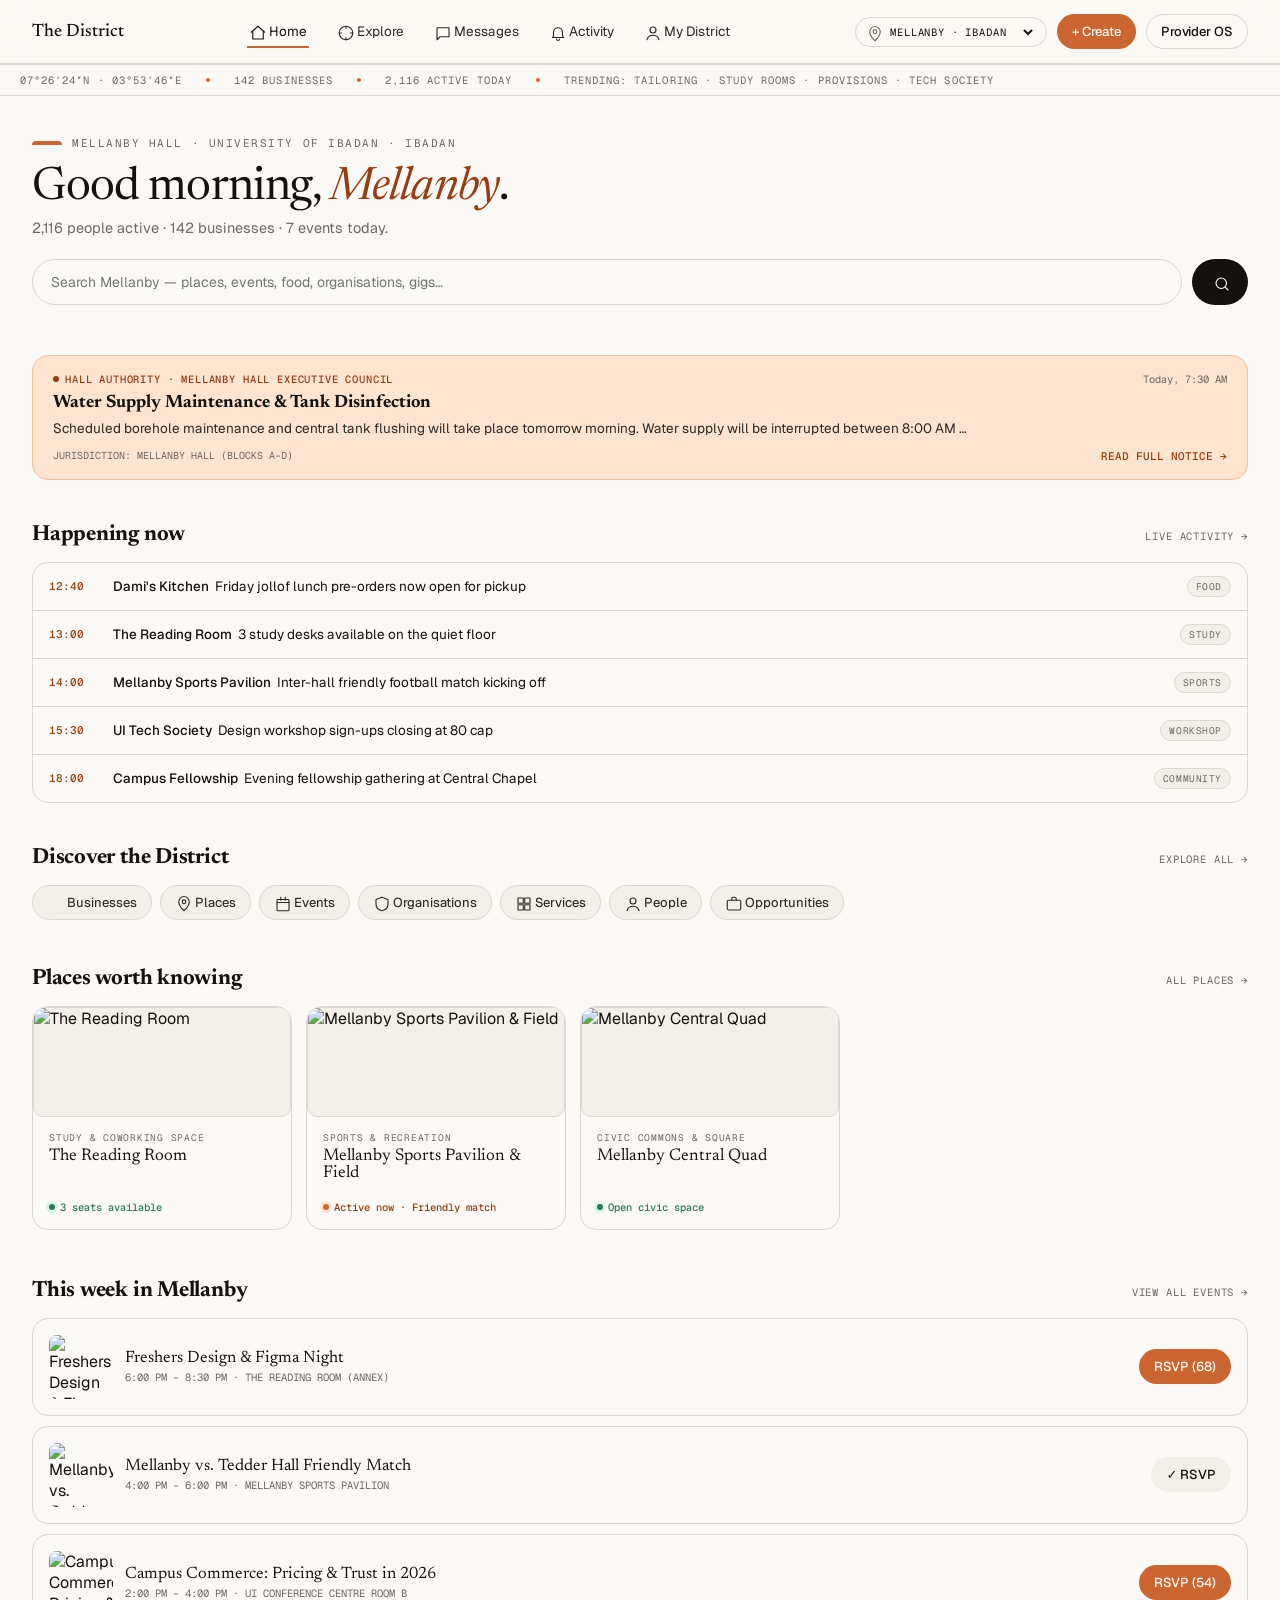
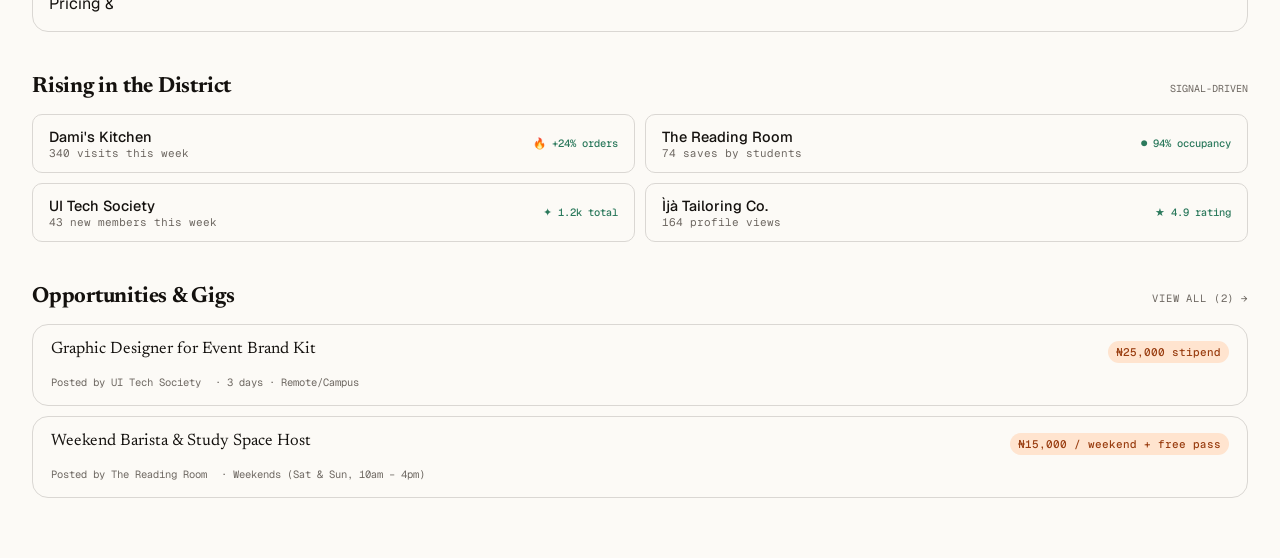
==== index.html @ 5e58f65e "Initial commit - The District Prototype" ====
<!doctype html>
<html lang="en">
<head>
<meta charset="utf-8" />
<meta name="viewport" content="width=device-width, initial-scale=1, viewport-fit=cover" />
<meta name="theme-color" content="#FBFAF6" />
<meta name="mobile-web-app-capable" content="yes" />
<meta name="apple-mobile-web-app-capable" content="yes" />
<meta name="apple-mobile-web-app-status-bar-style" content="default" />
<meta name="apple-mobile-web-app-title" content="The District" />
<meta name="format-detection" content="telephone=no" />
<title>THE DISTRICT — Prototype</title>
<link rel="stylesheet" href="assets/district.css" />
<link rel="stylesheet" href="app/app.css" />
</head>
<body>

<div id="app"></div>
<div id="sheet-host"></div>
<div id="toast-host"></div>

<script src="assets/icons.js"></script>
<script src="app/data.js"></script>
<script src="app/router.js"></script>
<script src="app/screens/home.js"></script>
<script src="app/screens/explore.js"></script>
<script src="app/screens/provider.js"></script>
<script src="app/screens/activity.js"></script>
<script src="app/screens/messages.js"></script>
<script src="app/screens/profile.js"></script>
<script src="app/screens/dashboard.js"></script>
<script src="app/screens/search.js"></script>
<script src="app/screens/service.js"></script>
<script src="app/screens/onboarding.js"></script>
<script src="app/screens/checkout.js"></script>
<script src="app/screens/verification.js"></script>
<script src="app/screens/settings.js"></script>
<script src="app/screens/entity.js"></script>

</body>
</html>
---- assets/district.css ----
/* ==========================================================================
   THE DISTRICT — Design System
   "Ink & Ember" · Modern Civic × Editorial × Premium Neutral
   ========================================================================== */

@import url('https://fonts.googleapis.com/css2?family=Newsreader:ital,opsz,wght@0,6..72,300;0,6..72,400;0,6..72,500;0,6..72,600;1,6..72,400&family=Geist:wght@300;400;500;600;700&family=Geist+Mono:wght@400;500&display=swap');

:root {
  /* Palette — Ink & Ember */
  --ink:        oklch(0.18 0.008 60);
  --ink-soft:   oklch(0.28 0.010 60);
  --stone:      oklch(0.52 0.012 65);
  --stone-soft: oklch(0.68 0.010 70);
  --fog:        oklch(0.88 0.006 75);
  --fog-soft:   oklch(0.93 0.005 75);
  --vellum:     oklch(0.955 0.008 78);
  --paper:      oklch(0.985 0.006 82);

  --ember:      oklch(0.62 0.145 45);   /* primary — terracotta */
  --ember-deep: oklch(0.48 0.135 42);
  --ember-soft: oklch(0.94 0.045 55);
  --ember-line: oklch(0.85 0.075 50);

  --signal:     oklch(0.52 0.09 165);   /* verified */
  --signal-soft: oklch(0.94 0.035 165);
  --alert:      oklch(0.58 0.16 30);
  --gold:       oklch(0.72 0.11 85);    /* status/founding */

  /* Type */
  --font-serif: 'Newsreader', 'Iowan Old Style', 'Georgia', serif;
  --font-sans:  'Geist', ui-sans-serif, system-ui, -apple-system, 'Segoe UI', sans-serif;
  --font-mono:  'Geist Mono', ui-monospace, 'SFMono-Regular', Menlo, monospace;

  /* Space */
  --r-sm: 6px; --r-md: 10px; --r-lg: 16px; --r-xl: 24px; --r-2xl: 32px;
  --shadow-1: 0 1px 2px rgba(30,20,10,.04), 0 1px 0 rgba(30,20,10,.02);
  --shadow-2: 0 6px 24px -8px rgba(30,20,10,.12), 0 2px 6px -2px rgba(30,20,10,.06);
  --shadow-3: 0 24px 60px -20px rgba(30,20,10,.24), 0 8px 20px -8px rgba(30,20,10,.10);
}

[data-theme="dark"] {
  --ink:        oklch(0.96 0.006 80);
  --ink-soft:   oklch(0.85 0.010 75);
  --stone:      oklch(0.65 0.012 70);
  --stone-soft: oklch(0.48 0.010 70);
  --fog:        oklch(0.28 0.010 60);
  --fog-soft:   oklch(0.22 0.010 60);
  --vellum:     oklch(0.16 0.010 55);
  --paper:      oklch(0.12 0.008 55);
  --ember:      oklch(0.72 0.145 45);
  --ember-deep: oklch(0.62 0.135 42);
  --ember-soft: oklch(0.30 0.070 45);
  --ember-line: oklch(0.42 0.100 45);
}

* { box-sizing: border-box; }
html, body { margin: 0; padding: 0; }
body {
  font-family: var(--font-sans);
  color: var(--ink);
  background: var(--paper);
  -webkit-font-smoothing: antialiased;
  text-rendering: optimizeLegibility;
  font-feature-settings: "ss01", "cv11";
}

/* Typography scale */
.d-display  { font-family: var(--font-serif); font-weight: 400; letter-spacing: -0.025em; line-height: 0.98; }
.d-headline { font-family: var(--font-serif); font-weight: 400; letter-spacing: -0.02em; line-height: 1.02; }
.d-title    { font-family: var(--font-sans);  font-weight: 500; letter-spacing: -0.015em; line-height: 1.15; }
.d-body     { font-family: var(--font-sans);  font-weight: 400; line-height: 1.55; }
.d-meta     { font-family: var(--font-mono);  font-weight: 400; text-transform: uppercase; letter-spacing: 0.08em; font-size: 11px; color: var(--stone); }
.d-coord    { font-family: var(--font-mono);  font-weight: 400; font-size: 10.5px; letter-spacing: 0.02em; color: var(--stone-soft); }
.d-italic   { font-style: italic; }

/* Editorial figures */
.d-figure {
  background: var(--vellum);
  border: 1px solid var(--fog);
  border-radius: var(--r-md);
  position: relative;
  overflow: hidden;
}
.d-figure img { width:100%; height:100%; object-fit: cover; display:block; }

/* Placeholder tile with cartographic label */
.d-placeholder {
  background:
    repeating-linear-gradient(135deg,
      transparent 0 8px,
      color-mix(in oklch, var(--ember-soft) 45%, transparent) 8px 9px);
  background-color: var(--vellum);
  color: var(--stone);
  position: relative;
  overflow: hidden;
}
.d-placeholder::before {
  content: attr(data-label);
  position: absolute;
  inset: auto 10px 8px 10px;
  font-family: var(--font-mono);
  font-size: 10px;
  letter-spacing: 0.08em;
  text-transform: uppercase;
  color: var(--stone);
  z-index: 2;
}
.d-placeholder::after {
  content: attr(data-coord);
  position: absolute;
  top: 8px; right: 10px;
  font-family: var(--font-mono);
  font-size: 9.5px;
  color: var(--stone-soft);
  letter-spacing: 0.02em;
}

/* Corner registration marks — cartographic flourish */
.d-corner-marks::before, .d-corner-marks::after,
.d-corner-marks > .cm-tl::before, .d-corner-marks > .cm-tl::after {
  content: ""; position: absolute; width: 10px; height: 10px;
  border-color: var(--ink); border-style: solid; border-width: 0;
  pointer-events: none;
}
.d-corner-marks { position: relative; }
.d-corner-marks::before { top: 0; left: 0; border-top-width: 1px; border-left-width: 1px; }
.d-corner-marks::after  { bottom: 0; right: 0; border-bottom-width: 1px; border-right-width: 1px; }

/* Trust spine — four vertical marks that fill as verified */
.d-trust-spine {
  display: inline-flex;
  gap: 3px;
  align-items: flex-end;
  height: 14px;
  padding: 2px 4px;
  vertical-align: middle;
}
.d-trust-spine i {
  width: 3px; height: 100%;
  background: var(--fog);
  display: block;
  border-radius: 1px;
}
.d-trust-spine i.on { background: var(--signal); }
.d-trust-spine.warm i.on { background: var(--ember); }

/* District ring — nested locality indicator */
.d-ring {
  display: inline-flex;
  gap: 6px;
  align-items: center;
  font-family: var(--font-mono);
  font-size: 10.5px;
  letter-spacing: 0.06em;
  text-transform: uppercase;
  color: var(--stone);
}
.d-ring b {
  color: var(--ink);
  font-weight: 500;
}
.d-ring .sep {
  opacity: 0.4;
}

/* Buttons */
.btn {
  display: inline-flex;
  align-items: center;
  justify-content: center;
  gap: 8px;
  padding: 12px 20px;
  border-radius: 999px;
  border: 1px solid transparent;
  font-family: var(--font-sans);
  font-weight: 500;
  font-size: 14px;
  letter-spacing: -0.005em;
  cursor: pointer;
  transition: transform .18s cubic-bezier(.2,.7,.3,1), background .18s, color .18s, border-color .18s;
  text-decoration: none;
  white-space: nowrap;
}
.btn:active { transform: translateY(1px); }
.btn-primary { background: var(--ink); color: var(--paper); }
.btn-primary:hover { background: var(--ember-deep); }
.btn-ember { background: var(--ember); color: var(--paper); }
.btn-ember:hover { background: var(--ember-deep); }
.btn-ghost { background: transparent; color: var(--ink); border-color: var(--fog); }
.btn-ghost:hover { border-color: var(--ink); }
.btn-quiet { background: var(--vellum); color: var(--ink); }
.btn-quiet:hover { background: var(--fog-soft); }
.btn-sm { padding: 8px 14px; font-size: 13px; }
.btn-lg { padding: 16px 28px; font-size: 15px; }

/* Chip */
.chip {
  display: inline-flex;
  align-items: center;
  gap: 6px;
  padding: 5px 10px;
  border-radius: 999px;
  background: var(--vellum);
  border: 1px solid var(--fog);
  font-family: var(--font-sans);
  font-size: 12px;
  color: var(--ink-soft);
  white-space: nowrap;
}
.chip.on { background: var(--ink); color: var(--paper); border-color: var(--ink); }
.chip.ember { background: var(--ember-soft); color: var(--ember-deep); border-color: var(--ember-line); }

/* Ember accent underline (editorial) */
.ember-underline {
  background: linear-gradient(transparent 60%, var(--ember-soft) 60%);
  padding: 0 2px;
}

/* Rule / divider */
.rule { height: 1px; background: var(--fog); border: 0; margin: 0; }
.rule-dot { height: 1px; background-image: radial-gradient(var(--stone-soft) 1px, transparent 1px); background-size: 6px 1px; border: 0; margin: 0; }

/* Cards */
.card {
  background: var(--paper);
  border: 1px solid var(--fog);
  border-radius: var(--r-lg);
  overflow: hidden;
  transition: border-color .2s, transform .2s;
}
.card:hover { border-color: var(--stone-soft); }

/* Verify dot */
.verify-dot {
  display: inline-block;
  width: 6px; height: 6px;
  background: var(--signal);
  border-radius: 50%;
  vertical-align: middle;
  margin-right: 4px;
}

/* Marquee-style locality strip (cartographic marginalia) */
.locality-strip {
  display: flex;
  gap: 24px;
  align-items: center;
  padding: 8px 20px;
  border-top: 1px solid var(--fog);
  border-bottom: 1px solid var(--fog);
  font-family: var(--font-mono);
  font-size: 10.5px;
  letter-spacing: 0.1em;
  text-transform: uppercase;
  color: var(--stone);
  background: var(--paper);
}
.locality-strip .dot { width: 4px; height: 4px; background: var(--ember); border-radius: 50%; display: inline-block; }

/* Utility */
.container { max-width: 1280px; margin: 0 auto; padding: 0 32px; }
.container-wide { max-width: 1440px; margin: 0 auto; padding: 0 32px; }
.container-tight { max-width: 960px; margin: 0 auto; padding: 0 32px; }
.stack > * + * { margin-top: var(--gap, 12px); }
.row { display: flex; gap: var(--gap, 12px); align-items: center; }
.col { display: flex; flex-direction: column; gap: var(--gap, 12px); }
.grow { flex: 1; }
.sr-only { position: absolute; left: -9999px; }

/* SVG icon defaults */
.icon { width: 18px; height: 18px; stroke: currentColor; fill: none; stroke-width: 1.5; stroke-linecap: round; stroke-linejoin: round; flex: none; }
.icon-sm { width: 14px; height: 14px; }
.icon-lg { width: 22px; height: 22px; }
---- app/app.css ----
/* THE DISTRICT — prototype app chrome & screens
   Built entirely on district.css tokens. No new palette, no new type scale. */

html, body { background: var(--paper); overscroll-behavior-y: none; }
html { -webkit-text-size-adjust: 100%; }
body { -webkit-tap-highlight-color: transparent; }
#app { max-width: 1440px; margin: 0 auto; min-height: 100vh; position: relative; }
a, button, .chip, .btn { touch-action: manipulation; }
input, select, textarea { font-size: 16px; } /* prevents iOS Safari auto-zoom on focus */

/* keyboard focus — invisible for mouse/touch, clear for keyboard nav */
a:focus-visible, button:focus-visible, input:focus-visible, select:focus-visible,
.chip:focus-visible, .btn:focus-visible, [tabindex]:focus-visible {
  outline: 2px solid var(--ember);
  outline-offset: 2px;
  border-radius: 4px;
}

.icon-wrap { display: inline-flex; }
.icon-wrap .icon { color: currentColor; }

/* ---------- top strip / nav ---------- */
.app-top-strip {
  position: sticky; top: 0; z-index: 50;
  display: flex; align-items: center; justify-content: space-between;
  padding: calc(14px + env(safe-area-inset-top)) 32px 14px;
  background: color-mix(in oklch, var(--paper) 90%, transparent);
  backdrop-filter: saturate(1.2) blur(12px);
  border-bottom: 1px solid var(--fog);
}
@media (max-width: 1023px) {
  .app-top-strip {
    padding: calc(12px + env(safe-area-inset-top)) 16px 12px;
  }
}
.app-top-strip .brand { font-family: var(--font-serif); font-weight: 500; font-size: 18px; color: var(--ink); text-decoration: none; }

/* Top menu navigation links (Desktop only) */
.app-nav-links {
  display: none;
  gap: 26px;
}
.app-nav-links a { display: flex; align-items: center; gap: 6px; color: var(--ink-soft); text-decoration: none; font-size: 13.5px; font-family: var(--font-sans); padding: 6px 2px; border-bottom: 2px solid transparent; }
.app-nav-links a.active { color: var(--ink); border-bottom-color: var(--ember); }
.app-nav-links a:hover { color: var(--ember-deep); }

.district-switcher-wrap { display: inline-flex; align-items: center; gap: 6px; border: 1px solid var(--fog); border-radius: 999px; padding: 6px 10px; color: var(--stone); }
.district-switcher { border: none; background: transparent; font-family: var(--font-mono); font-size: 10.5px; text-transform: uppercase; letter-spacing: .08em; color: var(--ink); }
.district-switcher:focus { outline: none; }

/* ---------- bottom nav (Mobile & Tablet only) ---------- */
.app-bottom-nav {
  position: fixed; bottom: 0; left: 0; right: 0; z-index: 50;
  display: flex; justify-content: space-around;
  background: color-mix(in oklch, var(--paper) 96%, transparent);
  backdrop-filter: blur(10px);
  border-top: 1px solid var(--fog);
  padding: 8px 6px calc(8px + env(safe-area-inset-bottom));
}
.bn-item { display: flex; flex-direction: column; align-items: center; gap: 3px; color: var(--stone); text-decoration: none; font-size: 10px; font-family: var(--font-sans); padding: 4px 10px; }
.bn-item .icon { width: 20px; height: 20px; }
.bn-item.active { color: var(--ember-deep); }

/* =========================================================================
   MUTUALLY EXCLUSIVE NAVIGATION:
   - Tablet & Mobile (< 1024px): Bottom Nav ONLY, Top Menu HIDDEN
   - Desktop (>= 1024px): Top Menu ONLY, Bottom Nav HIDDEN
   No screen size / device will ever have both simultaneously.
   ========================================================================= */
@media (max-width: 1023px) {
  .app-nav-links {
    display: none !important;
  }
  .app-bottom-nav {
    display: flex !important;
  }
}

@media (min-width: 1024px) {
  .app-nav-links {
    display: flex !important;
  }
  .app-bottom-nav {
    display: none !important;
  }
}

.app-main { padding: 24px 20px 100px; min-height: 60vh; animation: screenFade .22s ease-out; }
@media (min-width: 1024px) { .app-main { padding: 32px 32px 60px; } }
.app-main--full { animation: screenFade .22s ease-out; }
@keyframes screenFade { from { opacity: 0; transform: translateY(6px); } to { opacity: 1; transform: translateY(0); } }
@media (prefers-reduced-motion: reduce) { .app-main, .app-main--full { animation: none; } }

.provider-card { transition: transform .16s ease, box-shadow .16s ease, border-color .16s ease; }
.provider-card:hover { border-color: var(--stone-soft); transform: translateY(-2px); box-shadow: var(--shadow-2); }
.explore-list-item, .msg-row, .order-row, a.settings-row, .dash-table tr { transition: background .14s ease; }
.map-pin-btn circle.pin-dot, .map-pin-btn circle.pin-ring { transition: r .15s ease, opacity .15s ease; }

.not-built { max-width: 520px; margin: 80px auto; text-align: center; }
.not-built h2 { font-family: var(--font-serif); font-size: 30px; margin: 12px 0; }
.not-built .eyebrow { display: flex; gap: 10px; align-items: center; justify-content: center; font-family: var(--font-mono); font-size: 11px; letter-spacing: .14em; text-transform: uppercase; color: var(--stone); }
.not-built .bar { width: 30px; height: 1px; background: var(--ember); display: inline-block; }
.not-built p { color: var(--stone); line-height: 1.5; margin-bottom: 20px; }

/* ---------- toast ---------- */
#toast-host { position: fixed; bottom: 90px; left: 0; right: 0; display: flex; justify-content: center; z-index: 200; pointer-events: none; }
@media (min-width: 1024px) { #toast-host { bottom: 28px; } }
.district-toast {
  background: var(--ink); color: var(--paper); font-family: var(--font-sans); font-size: 13.5px;
  padding: 12px 18px; border-radius: 999px; box-shadow: var(--shadow-3);
  opacity: 0; transform: translateY(8px); transition: opacity .25s, transform .25s;
}
.district-toast.show { opacity: 1; transform: translateY(0); }

/* =========================================================================
   HOME
   ========================================================================= */
.home-hero { padding: 8px 0 32px; }
.home-hero .eyebrow { display: flex; gap: 10px; align-items: center; font-family: var(--font-mono); font-size: 11px; letter-spacing: .14em; text-transform: uppercase; color: var(--stone); margin-bottom: 14px; }
.home-hero .eyebrow .bar { width: 30px; height: 1px; background: var(--ember); }
.home-hero h1 { font-family: var(--font-serif); font-weight: 400; font-size: clamp(30px, 5vw, 46px); letter-spacing: -.02em; line-height: 1.05; margin: 0 0 6px; }
.home-hero h1 em { font-style: italic; color: var(--ember-deep); }
.home-hero .sub { color: var(--stone); font-size: 14.5px; max-width: 520px; }

.home-search { display: flex; gap: 10px; margin-top: 22px; }
.home-search input {
  flex: 1; border: 1px solid var(--fog); background: var(--paper); border-radius: 999px;
  padding: 13px 18px; font-family: var(--font-sans); font-size: 14px; color: var(--ink);
}
.home-search input:focus { outline: none; border-color: var(--ember); }
.home-search button { border-radius: 999px; }

.home-section { margin-top: 44px; }
.home-section-head { display: flex; align-items: baseline; justify-content: space-between; margin-bottom: 16px; }
.home-section-head h2 { font-family: var(--font-serif); font-size: 22px; margin: 0; letter-spacing: -.01em; }
.home-section-head a { font-family: var(--font-mono); font-size: 10.5px; text-transform: uppercase; letter-spacing: .08em; color: var(--stone); text-decoration: none; }
.home-section-head a:hover { color: var(--ember-deep); }

.happening-list { display: flex; flex-direction: column; border: 1px solid var(--fog); border-radius: var(--r-lg); overflow: hidden; background: var(--paper); }
.happening-row { display: grid; grid-template-columns: 8px 1fr auto; gap: 12px; align-items: center; padding: 13px 16px; border-bottom: 1px solid var(--fog); }
.happening-row:last-child { border-bottom: 0; }
.happening-row .live-dot { width: 6px; height: 6px; border-radius: 50%; background: var(--ember); box-shadow: 0 0 0 4px var(--ember-soft); }
.happening-row .who { font-weight: 500; }
.happening-row .what { color: var(--stone); font-size: 13px; margin-left: 6px; }
.happening-row .when { font-family: var(--font-mono); font-size: 10px; text-transform: uppercase; letter-spacing: .06em; color: var(--stone-soft); }

.hcard-scroll { display: flex; gap: 14px; overflow-x: auto; padding-bottom: 6px; scroll-snap-type: x mandatory; -webkit-overflow-scrolling: touch; }
.hcard-scroll::-webkit-scrollbar { display: none; }

.category-pills { display: flex; gap: 8px; overflow-x: auto; margin: 18px 0 0; padding-bottom: 4px; }
.category-pills::-webkit-scrollbar { display: none; }
.category-pill { flex: none; }

/* provider card, reused across Home / Explore */
.provider-card { flex: none; width: 240px; scroll-snap-align: start; text-decoration: none; color: inherit; display: block; cursor: pointer; }
.provider-card .pc-fig { height: 120px; }
.provider-card .pc-body { padding: 12px 14px 14px; }
.provider-card .pc-cat { font-family: var(--font-mono); font-size: 9.5px; text-transform: uppercase; letter-spacing: .1em; color: var(--stone); }
.provider-card .pc-name { font-family: var(--font-serif); font-size: 17px; margin: 4px 0 3px; letter-spacing: -.01em; }
.provider-card .pc-meta { display: flex; align-items: center; gap: 8px; font-size: 12px; color: var(--stone); }
.provider-card .pc-meta .star { color: var(--ember-deep); }
.provider-card:hover { border-color: var(--stone-soft); }

/* =========================================================================
   EXPLORE
   ========================================================================= */
.explore-shell { display: flex; flex-direction: column; gap: 0; margin: -24px -20px 0; }
@media (min-width: 900px) { .explore-shell { margin: -32px -32px 0; height: calc(100vh - 130px); flex-direction: row; } }

.explore-controls { padding: 16px 20px 10px; border-bottom: 1px solid var(--fog); background: var(--paper); position: sticky; top: calc(52px + env(safe-area-inset-top)); z-index: 20; }
@media (min-width: 900px) { .explore-controls { position: static; } }

/* mobile: view toggle actually swaps full-height panes, not a stacked scroll */
.explore-shell.mode-list .explore-map-pane { display: none; }
.explore-shell.mode-map .explore-list-pane { display: none; }
.explore-shell.mode-map .explore-map-pane { min-height: calc(100vh - 220px); }
@media (min-width: 900px) {
  .explore-shell.mode-list .explore-map-pane,
  .explore-shell.mode-map .explore-list-pane { display: block; } /* desktop: always split, toggle is mobile-only */
}
.explore-controls .row-top { display: flex; gap: 10px; align-items: center; }
.explore-controls .search-mini { flex: 1; display: flex; align-items: center; gap: 8px; border: 1px solid var(--fog); border-radius: 999px; padding: 10px 14px; color: var(--stone); }
.explore-controls .search-mini input { border: none; background: transparent; flex: 1; font-size: 13.5px; color: var(--ink); }
.explore-controls .search-mini input:focus { outline: none; }
.view-toggle { display: flex; border: 1px solid var(--fog); border-radius: 999px; overflow: hidden; }
.view-toggle button { border: none; background: var(--paper); padding: 9px 14px; cursor: pointer; color: var(--stone); }
.view-toggle button.active { background: var(--ink); color: var(--paper); }
@media (min-width: 900px) { .view-toggle { display: none; } }

.explore-list-pane { padding: 16px 20px 40px; flex: none; }
@media (min-width: 900px) { .explore-list-pane { width: 400px; overflow-y: auto; border-right: 1px solid var(--fog); padding: 20px; } }
.explore-map-pane { position: relative; min-height: 320px; background: var(--vellum); border-top: 1px solid var(--fog); }
@media (min-width: 900px) { .explore-map-pane { flex: 1; border-top: 0; min-height: unset; } }
.explore-map-pane svg { width: 100%; height: 100%; display: block; min-height: 320px; }
@media (min-width: 900px) { .explore-map-pane svg { height: 100%; position: absolute; inset: 0; } }

.map-pin-btn { cursor: pointer; }
.map-pin-btn circle.pin-dot { fill: var(--ember); transition: r .15s; }
.map-pin-btn.selected circle.pin-dot { fill: var(--ink); }
.map-pin-btn:hover circle.pin-dot { r: 8; }

.explore-list-item { display: grid; grid-template-columns: 56px 1fr auto; gap: 12px; padding: 14px 4px; border-bottom: 1px solid var(--fog); cursor: pointer; align-items: center; }
.explore-list-item:last-child { border-bottom: 0; }
.explore-list-item.selected { background: var(--vellum); margin: 0 -12px; padding-left: 16px; padding-right: 16px; border-radius: var(--r-md); border-bottom-color: transparent; }
.explore-list-item .fig { width: 56px; height: 56px; border-radius: var(--r-md); }
.explore-list-item .name { font-family: var(--font-serif); font-size: 16px; margin: 0 0 2px; }
.explore-list-item .cat { font-family: var(--font-mono); font-size: 9.5px; text-transform: uppercase; letter-spacing: .08em; color: var(--stone); }
.explore-list-item .rating { text-align: right; font-family: var(--font-mono); font-size: 11px; color: var(--stone); }

.map-preview-sheet {
  position: absolute; left: 12px; right: 12px; bottom: 12px; z-index: 30;
  background: var(--paper); border: 1px solid var(--fog); border-radius: var(--r-lg);
  box-shadow: var(--shadow-3); padding: 14px; display: flex; gap: 12px; align-items: center;
}
.map-preview-sheet .fig { width: 56px; height: 56px; flex: none; }
.map-preview-sheet .info { flex: 1; min-width: 0; }
.map-preview-sheet .info .name { font-family: var(--font-serif); font-size: 16px; margin: 0; }
.map-preview-sheet .info .cat { font-family: var(--font-mono); font-size: 9.5px; text-transform: uppercase; color: var(--stone); }

/* =========================================================================
   PROVIDER PROFILE
   ========================================================================= */
.provider-hero { position: relative; border-radius: var(--r-xl); overflow: hidden; border: 1px solid var(--fog); aspect-ratio: 16/7; }
@media (max-width: 700px) { .provider-hero { aspect-ratio: 16/9; } }
.provider-hero .d-placeholder { width: 100%; height: 100%; }

.provider-id-row { display: flex; gap: 16px; align-items: center; margin-top: -46px; margin-left: 20px; position: relative; z-index: 3; }
.provider-avatar { width: 88px; height: 88px; border-radius: 50%; border: 4px solid var(--paper); background: var(--ember-soft); display: flex; align-items: center; justify-content: center; font-family: var(--font-serif); font-size: 26px; color: var(--ember-deep); }
.provider-id-name { margin-top: 20px; }
.provider-id-name h1 { font-family: var(--font-serif); font-size: 28px; margin: 0; letter-spacing: -.02em; }
.provider-id-name .cat { font-family: var(--font-mono); font-size: 11px; text-transform: uppercase; letter-spacing: .1em; color: var(--stone); margin-top: 4px; }

.provider-grid { display: grid; grid-template-columns: 1fr; gap: 32px; margin-top: 28px; }
@media (min-width: 900px) { .provider-grid { grid-template-columns: 1.5fr 1fr; } }

.provider-bio { font-family: var(--font-serif); font-size: 18px; line-height: 1.5; color: var(--ink-soft); font-weight: 300; margin: 18px 0 24px; }

.provider-metrics { display: grid; grid-template-columns: repeat(3, 1fr); gap: 10px; padding: 18px 0; border-top: 1px solid var(--fog); border-bottom: 1px solid var(--fog); margin-bottom: 24px; }
.pmet .k { font-family: var(--font-mono); font-size: 10px; text-transform: uppercase; letter-spacing: .1em; color: var(--stone); }
.pmet .v { font-family: var(--font-serif); font-size: 24px; margin-top: 4px; }

.service-row { display: flex; justify-content: space-between; align-items: center; gap: 16px; padding: 16px 4px; border-bottom: 1px solid var(--fog); }
.service-row:last-child { border-bottom: 0; }
.service-row .name { font-family: var(--font-sans); font-weight: 500; font-size: 15px; }
.service-row .desc { color: var(--stone); font-size: 12.5px; margin-top: 2px; max-width: 380px; }
.service-row .meta { font-family: var(--font-mono); font-size: 10.5px; color: var(--stone); text-transform: uppercase; letter-spacing: .06em; margin-top: 4px; }
.service-row .price { font-family: var(--font-serif); font-size: 16px; white-space: nowrap; }

.review-item { padding: 16px 0; border-bottom: 1px solid var(--fog); }
.review-item:last-child { border-bottom: 0; }
.review-item .rhead { display: flex; justify-content: space-between; font-size: 13px; }
.review-item .rname { font-weight: 500; }
.review-item .rstars { color: var(--ember-deep); font-size: 12px; }
.review-item .rtext { color: var(--ink-soft); font-size: 13.5px; margin-top: 6px; line-height: 1.5; }

.provider-side-card { background: var(--paper); border: 1px solid var(--fog); border-radius: var(--r-lg); padding: 20px; position: sticky; top: 100px; }
.provider-side-card .row { justify-content: space-between; margin-bottom: 14px; }
.trust-grid { display: grid; grid-template-columns: repeat(2, 1fr); gap: 8px; margin: 14px 0 18px; }
.trust-grid .ti { padding: 10px; background: var(--vellum); border: 1px solid var(--fog); border-radius: var(--r-md); font-size: 11.5px; display: flex; align-items: center; gap: 6px; }
.trust-grid .ti.on { background: var(--signal-soft); border-color: color-mix(in oklch, var(--signal) 40%, transparent); color: var(--signal); }

/* ---------- booking sheet ---------- */
.sheet-backdrop { position: fixed; inset: 0; background: color-mix(in oklch, var(--ink) 45%, transparent); z-index: 100; display: flex; align-items: flex-end; justify-content: center; }
@media (min-width: 900px) { .sheet-backdrop { align-items: center; } }
.sheet { background: var(--paper); width: 100%; max-width: 460px; border-radius: var(--r-xl) var(--r-xl) 0 0; padding: 24px; max-height: 88vh; overflow-y: auto; overscroll-behavior: contain; -webkit-overflow-scrolling: touch; animation: sheetUp .25s cubic-bezier(.2,.7,.3,1); }
@media (min-width: 900px) { .sheet { border-radius: var(--r-xl); } }
@keyframes sheetUp { from { transform: translateY(24px); opacity: .6; } to { transform: translateY(0); opacity: 1; } }
.sheet-handle { width: 36px; height: 4px; background: var(--fog); border-radius: 999px; margin: 0 auto 18px; }
@media (min-width: 900px) { .sheet-handle { display: none; } }
.sheet h3 { font-family: var(--font-serif); font-size: 22px; margin: 0 0 4px; }
.sheet .step-label { font-family: var(--font-mono); font-size: 10.5px; text-transform: uppercase; letter-spacing: .1em; color: var(--stone); margin-bottom: 16px; }
.time-grid { display: grid; grid-template-columns: repeat(3, 1fr); gap: 8px; margin: 14px 0 20px; }
.time-slot { border: 1px solid var(--fog); border-radius: var(--r-md); padding: 10px; text-align: center; font-family: var(--font-mono); font-size: 12.5px; cursor: pointer; background: var(--paper); }
.time-slot.selected { background: var(--ink); color: var(--paper); border-color: var(--ink); }
.date-strip { display: flex; gap: 8px; overflow-x: auto; margin: 14px 0 4px; }
.date-chip { flex: none; width: 56px; text-align: center; border: 1px solid var(--fog); border-radius: var(--r-md); padding: 8px 4px; cursor: pointer; }
.date-chip .d { font-family: var(--font-mono); font-size: 9.5px; color: var(--stone); text-transform: uppercase; }
.date-chip .n { font-family: var(--font-serif); font-size: 17px; margin-top: 2px; }
.date-chip.selected { background: var(--ink); color: var(--paper); border-color: var(--ink); }
.date-chip.selected .d { color: var(--stone-soft); }
.sheet-summary { background: var(--vellum); border: 1px solid var(--fog); border-radius: var(--r-md); padding: 14px; margin: 16px 0; font-size: 13.5px; }
.sheet-summary .row2 { display: flex; justify-content: space-between; padding: 4px 0; }
.confirm-check { width: 56px; height: 56px; border-radius: 50%; background: var(--signal-soft); color: var(--signal); display: flex; align-items: center; justify-content: center; margin: 0 auto 16px; }

/* =========================================================================
   MESSAGES
   ========================================================================= */
.msg-row { display: grid; grid-template-columns: 44px 1fr auto; gap: 12px; align-items: center; padding: 14px 16px; border-bottom: 1px solid var(--fog); text-decoration: none; color: inherit; position: relative; }
.msg-row:last-child { border-bottom: 0; }
.msg-row:hover { background: var(--vellum); }
.msg-row-top { display: flex; justify-content: space-between; gap: 10px; }
.msg-row-top .name { font-weight: 500; font-size: 14px; }
.msg-row-top .when { font-family: var(--font-mono); font-size: 10px; color: var(--stone-soft); text-transform: uppercase; }
.msg-row .preview { font-size: 12.5px; color: var(--stone); margin-top: 2px; }
.msg-row .preview.unread { color: var(--ink); font-weight: 500; }
.unread-dot { width: 7px; height: 7px; border-radius: 50%; background: var(--ember); }

.thread-shell { display: flex; flex-direction: column; height: calc(100vh - 220px); min-height: 420px; border: 1px solid var(--fog); border-radius: var(--r-lg); overflow: hidden; background: var(--paper); margin: -4px 0; }
.thread-head { display: flex; align-items: center; gap: 12px; padding: 12px 16px; border-bottom: 1px solid var(--fog); background: var(--vellum); }
.thread-back { color: var(--stone); text-decoration: none; }
.thread-body { flex: 1; overflow-y: auto; overscroll-behavior: contain; -webkit-overflow-scrolling: touch; padding: 20px 16px; display: flex; flex-direction: column; gap: 12px; }
.bubble-row { display: flex; flex-direction: column; max-width: 78%; }
.bubble-row.me { align-self: flex-end; align-items: flex-end; }
.bubble-row.them { align-self: flex-start; align-items: flex-start; }
.bubble { padding: 10px 14px; border-radius: var(--r-lg); font-size: 13.5px; line-height: 1.4; }
.bubble-row.me .bubble { background: var(--ink); color: var(--paper); border-bottom-right-radius: 4px; }
.bubble-row.them .bubble { background: var(--vellum); border: 1px solid var(--fog); border-bottom-left-radius: 4px; }
.bwhen { font-family: var(--font-mono); font-size: 9.5px; color: var(--stone-soft); margin-top: 4px; text-transform: uppercase; }
.thread-input-row { display: flex; gap: 8px; padding: 12px; border-top: 1px solid var(--fog); }
.thread-input-row input { flex: 1; border: 1px solid var(--fog); border-radius: 999px; padding: 10px 16px; font-size: 13.5px; font-family: var(--font-sans); }
.thread-input-row input:focus { outline: none; border-color: var(--ember); }

/* =========================================================================
   PROFILE
   ========================================================================= */
.profile-head { display: flex; gap: 16px; align-items: center; }
.order-row { display: flex; justify-content: space-between; align-items: center; padding: 14px 16px; border-bottom: 1px solid var(--fog); text-decoration: none; color: inherit; }
.order-row:last-child { border-bottom: 0; }
.order-row:hover { background: var(--vellum); }
.order-status { font-family: var(--font-mono); font-size: 9.5px; text-transform: uppercase; letter-spacing: .06em; padding: 3px 8px; border-radius: 999px; background: var(--vellum); border: 1px solid var(--fog); color: var(--stone); }
.order-status.completed { background: var(--signal-soft); color: var(--signal); border-color: transparent; }
.order-status.upcoming, .order-status.active { background: var(--ember-soft); color: var(--ember-deep); border-color: transparent; }
.order-status.cancelled { background: var(--fog-soft); color: var(--stone); }
.order-status.in-progress { background: var(--ember-soft); color: var(--ember-deep); border-color: transparent; }
.order-status.draft { background: var(--fog-soft); color: var(--stone); }

/* =========================================================================
   PROVIDER DASHBOARD (desktop-first)
   ========================================================================= */
.dash-shell { display: flex; flex-direction: column; gap: 20px; margin: -4px 0; }
@media (min-width: 900px) { .dash-shell { flex-direction: row; min-height: 70vh; } }
.dash-sidebar { flex: none; display: flex; flex-direction: column; gap: 16px; padding: 16px; border: 1px solid var(--fog); border-radius: var(--r-lg); background: var(--paper); }
@media (min-width: 900px) { .dash-sidebar { width: 220px; } }
.dash-who { display: flex; gap: 10px; align-items: center; padding-bottom: 12px; border-bottom: 1px solid var(--fog); }
.dash-tabs { display: flex; gap: 4px; overflow-x: auto; }
@media (min-width: 900px) { .dash-tabs { flex-direction: column; overflow: visible; } }
.dash-tab { display: flex; align-items: center; gap: 8px; border: none; background: transparent; padding: 9px 10px; border-radius: var(--r-md); font-size: 13px; color: var(--ink-soft); cursor: pointer; white-space: nowrap; text-align: left; }
.dash-tab:hover { background: var(--vellum); }
.dash-tab.active { background: var(--ink); color: var(--paper); }
.dash-content { flex: 1; padding: 20px; border: 1px solid var(--fog); border-radius: var(--r-lg); background: var(--paper); min-width: 0; }
.dash-h2 { font-family: var(--font-serif); font-size: 22px; margin: 0 0 16px; }
.dash-h2-row { display: flex; justify-content: space-between; align-items: center; margin-bottom: 16px; }
.dash-h2-row .dash-h2 { margin: 0; }
.dash-h3 { font-family: var(--font-serif); font-size: 16px; margin: 28px 0 10px; }
.dash-stat-grid { display: grid; grid-template-columns: repeat(2, 1fr); gap: 12px; }
@media (min-width: 700px) { .dash-stat-grid { grid-template-columns: repeat(4, 1fr); } }
.dash-stat-card { border: 1px solid var(--fog); border-radius: var(--r-md); padding: 14px; background: var(--vellum); }
.dash-stat-card .k { font-family: var(--font-mono); font-size: 10px; text-transform: uppercase; letter-spacing: .08em; color: var(--stone); }
.dash-stat-card .v { font-family: var(--font-serif); font-size: 22px; margin-top: 4px; }
.dash-stat-card .chg { font-family: var(--font-mono); font-size: 10.5px; color: var(--signal); margin-top: 2px; }
.dash-table { width: 100%; border-collapse: collapse; }
.dash-table td { padding: 11px 8px; border-bottom: 1px solid var(--fog); font-size: 13px; }
.dash-table tr:last-child td { border-bottom: 0; }
.dash-table td.muted { color: var(--stone); }
.bar-chart { display: flex; gap: 10px; align-items: flex-end; height: 140px; margin-top: 16px; padding: 0 4px; }
.bar-col { flex: 1; display: flex; flex-direction: column; align-items: center; gap: 6px; height: 100%; justify-content: flex-end; }
.bar { width: 100%; background: var(--ember); border-radius: 4px 4px 0 0; min-height: 4px; }
.bar-label { font-family: var(--font-mono); font-size: 9.5px; color: var(--stone); text-transform: uppercase; }

/* =========================================================================
   ONBOARDING (full-screen, no chrome)
   ========================================================================= */
.app-main--full { padding: 0; max-width: 480px; margin: 0 auto; min-height: 100vh; display: flex; align-items: center; }
.ob-shell { width: 100%; padding: 40px 24px; display: flex; flex-direction: column; min-height: 100vh; justify-content: space-between; }
.ob-dots { display: flex; gap: 6px; justify-content: center; margin-bottom: 20px; }
.ob-dot { width: 22px; height: 3px; border-radius: 999px; background: var(--fog); }
.ob-dot.active { background: var(--ember); }
.ob-dot.done { background: var(--stone-soft); }
.ob-panel { flex: 1; display: flex; flex-direction: column; justify-content: center; }
.ob-mark { width: 52px; height: 52px; border: 1px solid var(--fog); border-radius: var(--r-md); display: flex; align-items: center; justify-content: center; font-family: var(--font-serif); font-size: 18px; margin-bottom: 24px; }
.ob-title { font-family: var(--font-serif); font-weight: 400; font-size: clamp(30px, 6vw, 40px); line-height: 1.1; letter-spacing: -.02em; margin: 0 0 14px; }
.ob-title em { font-style: italic; color: var(--ember-deep); }
.ob-sub { color: var(--stone); font-size: 14.5px; line-height: 1.5; max-width: 380px; }
.ob-nav { display: flex; justify-content: space-between; align-items: center; padding-top: 24px; }
.ob-district-list { display: flex; flex-direction: column; gap: 8px; margin-top: 20px; }
.ob-district-row { display: flex; justify-content: space-between; align-items: center; border: 1px solid var(--fog); border-radius: var(--r-md); padding: 14px 16px; background: var(--paper); cursor: pointer; text-align: left; }
.ob-district-row.selected { border-color: var(--ember); background: var(--ember-soft); }
.ob-interest-grid { display: flex; flex-wrap: wrap; gap: 8px; margin-top: 18px; }

/* =========================================================================
   CHECKOUT
   ========================================================================= */
.checkout-card { border: 1px solid var(--fog); border-radius: var(--r-lg); padding: 18px; margin-top: 20px; background: var(--paper); }
.qty-stepper { display: flex; align-items: center; gap: 14px; }
.qty-stepper button { width: 30px; height: 30px; border-radius: 50%; border: 1px solid var(--fog); background: var(--paper); font-size: 16px; cursor: pointer; }
.qty-stepper span { font-family: var(--font-serif); font-size: 16px; min-width: 16px; text-align: center; }
.fulfillment-options { display: flex; flex-direction: column; gap: 8px; margin-bottom: 4px; }
.fulfill-opt { display: flex; justify-content: space-between; align-items: center; border: 1px solid var(--fog); border-radius: var(--r-md); padding: 14px 16px; background: var(--paper); cursor: pointer; text-align: left; }
.fulfill-opt.selected { border-color: var(--ember); background: var(--ember-soft); }

.spinner { display: inline-block; width: 15px; height: 15px; border: 2px solid color-mix(in oklch, currentColor 30%, transparent); border-top-color: currentColor; border-radius: 50%; animation: spin .7s linear infinite; }
@keyframes spin { to { transform: rotate(360deg); } }

/* one consistent in-page subheader style, used everywhere instead of ad hoc inline sizes */
.section-h3 { font-family: var(--font-serif); font-weight: 400; font-size: 19px; letter-spacing: -.005em; margin: 28px 0 10px; }
.section-h3:first-child { margin-top: 0; }

/* =========================================================================
   VERIFICATION DETAILS
   ========================================================================= */
.verif-row { display: flex; gap: 14px; padding: 16px; border: 1px solid var(--fog); border-radius: var(--r-lg); background: var(--paper); }
.verif-row.on { border-color: color-mix(in oklch, var(--signal) 30%, var(--fog)); }
.verif-icon { flex: none; width: 36px; height: 36px; border-radius: 50%; display: flex; align-items: center; justify-content: center; background: var(--fog-soft); color: var(--stone); }
.verif-icon.on { background: var(--signal-soft); color: var(--signal); }

/* =========================================================================
   SETTINGS
   ========================================================================= */
.settings-group { border: 1px solid var(--fog); border-radius: var(--r-lg); overflow: hidden; background: var(--paper); }
.settings-row { display: flex; justify-content: space-between; align-items: center; gap: 12px; padding: 14px 16px; border-bottom: 1px solid var(--fog); text-decoration: none; color: inherit; width: 100%; background: transparent; border-left: none; border-right: none; border-top: none; text-align: left; cursor: default; }
.settings-row:last-child { border-bottom: 0; }
a.settings-row, .settings-row--btn { cursor: pointer; }
a.settings-row:hover, .settings-row--btn:hover { background: var(--vellum); }
.settings-row-title { font-size: 14px; font-weight: 500; }
.settings-row-sub { font-size: 12px; color: var(--stone); margin-top: 2px; }
.settings-switch { flex: none; width: 42px; height: 25px; border-radius: 999px; background: var(--fog); border: none; position: relative; cursor: pointer; transition: background .2s; padding: 0; }
.settings-switch .knob { position: absolute; top: 3px; left: 3px; width: 19px; height: 19px; border-radius: 50%; background: var(--paper); box-shadow: var(--shadow-1); transition: transform .2s; }
.settings-switch.on { background: var(--ember); }
.settings-switch.on .knob { transform: translateX(17px); }

/* =========================================================================
   THE DISTRICT — ENTITY ENGINE & ADAPTIVE SYSTEM STYLES
   ========================================================================= */

/* --- Official Notice Banner --- */
.district-notice-card {
  border: 1px solid var(--ember-line);
  background: var(--ember-soft);
  border-radius: var(--r-lg);
  padding: 16px 20px;
  margin: 18px 0 28px;
  position: relative;
}
.district-notice-head { display: flex; justify-content: space-between; align-items: center; gap: 12px; margin-bottom: 8px; }
.notice-seal {
  display: inline-flex; align-items: center; gap: 6px;
  font-family: var(--font-mono); font-size: 10.5px; text-transform: uppercase; letter-spacing: .08em;
  color: var(--ember-deep); font-weight: 500;
}
.notice-seal .seal-dot { width: 6px; height: 6px; border-radius: 50%; background: var(--ember-deep); }
.notice-time { font-family: var(--font-mono); font-size: 10.5px; color: var(--stone); }
.district-notice-card h3 { font-family: var(--font-serif); font-size: 18px; margin: 0 0 6px; color: var(--ink); }
.district-notice-card p { font-size: 13.5px; line-height: 1.5; color: var(--ink-soft); margin: 0 0 10px; }
.notice-meta { display: flex; gap: 16px; font-family: var(--font-mono); font-size: 10px; color: var(--stone); text-transform: uppercase; }

/* --- Happening Now --- */
.happening-stream { display: flex; flex-direction: column; border: 1px solid var(--fog); border-radius: var(--r-lg); overflow: hidden; background: var(--paper); }
.happening-item { display: grid; grid-template-columns: 52px 1fr auto; gap: 12px; align-items: center; padding: 13px 16px; border-bottom: 1px solid var(--fog); text-decoration: none; color: inherit; transition: background .12s; }
.happening-item:last-child { border-bottom: 0; }
.happening-item:hover { background: var(--vellum); }
.happening-time { font-family: var(--font-mono); font-size: 11px; font-weight: 500; color: var(--ember-deep); }
.happening-body { font-size: 13.5px; }
.happening-body b { color: var(--ink); font-weight: 500; margin-right: 6px; }
.happening-badge { font-family: var(--font-mono); font-size: 9.5px; text-transform: uppercase; letter-spacing: .06em; padding: 3px 8px; border-radius: 999px; background: var(--vellum); border: 1px solid var(--fog); color: var(--stone); }

/* --- Gateway Pills Matrix --- */
.gateway-matrix { display: flex; gap: 8px; overflow-x: auto; padding-bottom: 4px; scroll-snap-type: x mandatory; -webkit-overflow-scrolling: touch; }
.gateway-matrix::-webkit-scrollbar { display: none; }
.gateway-pill {
  flex: none; display: inline-flex; align-items: center; gap: 6px;
  padding: 8px 14px; border-radius: 999px; background: var(--vellum); border: 1px solid var(--fog);
  color: var(--ink-soft); text-decoration: none; font-size: 13px; font-weight: 450;
  transition: all .14s ease;
}
.gateway-pill:hover { border-color: var(--stone-soft); color: var(--ink); transform: translateY(-1px); }
.gateway-pill.active { background: var(--ink); color: var(--paper); border-color: var(--ink); }

/* --- Real-Time Place Cards --- */
.place-card {
  flex: none; width: 260px; scroll-snap-align: start; text-decoration: none; color: inherit;
  border: 1px solid var(--fog); border-radius: var(--r-lg); background: var(--paper); overflow: hidden;
  display: flex; flex-direction: column; transition: transform .16s, border-color .16s, box-shadow .16s;
}
.place-card:hover { transform: translateY(-2px); border-color: var(--stone-soft); box-shadow: var(--shadow-2); }
.place-card-body { padding: 14px 16px; flex: 1; display: flex; flex-direction: column; justify-content: space-between; }
.place-card .name { font-family: var(--font-serif); font-size: 17px; margin: 4px 0 2px; }
.place-card .cat { font-family: var(--font-mono); font-size: 9.5px; text-transform: uppercase; color: var(--stone); letter-spacing: .08em; }
.live-chip { display: inline-flex; align-items: center; gap: 5px; font-family: var(--font-mono); font-size: 10.5px; font-weight: 500; }
.live-chip .pulse-dot { width: 6px; height: 6px; border-radius: 50%; }
.live-chip.good { color: var(--signal); }
.live-chip.good .pulse-dot { background: var(--signal); box-shadow: 0 0 0 3px var(--signal-soft); }
.live-chip.active { color: var(--ember-deep); }
.live-chip.active .pulse-dot { background: var(--ember); box-shadow: 0 0 0 3px var(--ember-soft); }

/* --- Event Cards --- */
.event-card {
  border: 1px solid var(--fog); border-radius: var(--r-lg); background: var(--paper);
  padding: 16px; text-decoration: none; color: inherit; display: grid; grid-template-columns: 60px 1fr auto;
  gap: 16px; align-items: center; transition: all .16s ease;
}
.event-card:hover { border-color: var(--stone-soft); transform: translateY(-1px); box-shadow: var(--shadow-1); }
.event-date-block {
  display: flex; flex-direction: column; align-items: center; justify-content: center;
  border: 1px solid var(--fog); border-radius: var(--r-md); background: var(--vellum); height: 60px;
}
.event-date-block .month { font-family: var(--font-mono); font-size: 9px; text-transform: uppercase; color: var(--stone); }
.event-date-block .day { font-family: var(--font-serif); font-size: 18px; font-weight: 500; }
.event-info .title { font-family: var(--font-serif); font-size: 16.5px; margin: 0 0 4px; }
.event-info .meta { font-family: var(--font-mono); font-size: 10.5px; color: var(--stone); text-transform: uppercase; }

/* --- Opportunity Cards --- */
.opp-card {
  border: 1px solid var(--fog); border-radius: var(--r-lg); background: var(--paper);
  padding: 16px 18px; display: flex; flex-direction: column; justify-content: space-between; gap: 12px;
  text-decoration: none; color: inherit; transition: all .16s ease;
}
.opp-card:hover { border-color: var(--stone-soft); transform: translateY(-1px); }
.opp-head { display: flex; justify-content: space-between; align-items: flex-start; gap: 10px; }
.opp-title { font-family: var(--font-serif); font-size: 16.5px; margin: 0; }
.opp-stipend { font-family: var(--font-mono); font-size: 11px; color: var(--ember-deep); font-weight: 500; background: var(--ember-soft); padding: 4px 8px; border-radius: 999px; white-space: nowrap; }
.opp-meta { display: flex; gap: 14px; font-family: var(--font-mono); font-size: 10.5px; color: var(--stone); }

/* --- Organizations --- */
.org-card {
  flex: none; width: 240px; scroll-snap-align: start; text-decoration: none; color: inherit;
  border: 1px solid var(--fog); border-radius: var(--r-lg); background: var(--paper); padding: 16px;
  display: flex; flex-direction: column; justify-content: space-between; transition: all .16s ease;
}
.org-card:hover { border-color: var(--stone-soft); transform: translateY(-2px); box-shadow: var(--shadow-2); }
.org-avatar { width: 44px; height: 44px; border-radius: var(--r-md); background: var(--vellum); border: 1px solid var(--fog); display: flex; align-items: center; justify-content: center; font-family: var(--font-serif); font-size: 14px; margin-bottom: 12px; }
.org-name { font-family: var(--font-serif); font-size: 16px; margin: 0 0 4px; }
.org-meta { font-size: 12px; color: var(--stone); }

/* --- Rising Signal Row --- */
.rising-grid { display: grid; grid-template-columns: 1fr; gap: 10px; }
@media (min-width: 700px) { .rising-grid { grid-template-columns: repeat(2, 1fr); } }
.rising-card {
  display: flex; justify-content: space-between; align-items: center; padding: 12px 16px;
  border: 1px solid var(--fog); border-radius: var(--r-md); background: var(--paper); text-decoration: none; color: inherit;
}
.rising-card:hover { background: var(--vellum); }
.rising-signal { font-family: var(--font-mono); font-size: 11px; color: var(--stone); }
.rising-metric { font-family: var(--font-mono); font-size: 10.5px; color: var(--signal); font-weight: 500; }

/* --- Canonical Entity Detail View --- */
.entity-shell { max-width: 800px; margin: 0 auto; }
.entity-header { border-bottom: 1px solid var(--fog); padding-bottom: 24px; margin-bottom: 24px; }
.entity-badge { display: inline-flex; align-items: center; gap: 6px; font-family: var(--font-mono); font-size: 10.5px; text-transform: uppercase; letter-spacing: .08em; color: var(--stone); margin-bottom: 10px; }
.entity-actions-bar { display: flex; gap: 10px; align-items: center; margin-top: 18px; flex-wrap: wrap; }
.entity-tab-nav { display: flex; gap: 4px; border-bottom: 1px solid var(--fog); margin-bottom: 20px; overflow-x: auto; }
.entity-tab-btn { border: none; background: transparent; padding: 10px 16px; font-size: 13.5px; color: var(--stone); cursor: pointer; border-bottom: 2px solid transparent; white-space: nowrap; }
.entity-tab-btn.active { color: var(--ink); border-bottom-color: var(--ember); font-weight: 500; }

/* --- Explore 3-Perspective View --- */
.explore-perspectives { display: flex; border: 1px solid var(--fog); border-radius: 999px; overflow: hidden; background: var(--paper); }
.explore-perspectives button { border: none; background: transparent; padding: 7px 14px; font-family: var(--font-sans); font-size: 12.5px; color: var(--stone); cursor: pointer; display: flex; align-items: center; gap: 6px; }
.explore-perspectives button.active { background: var(--ink); color: var(--paper); font-weight: 500; }

/* --- Color-Coded Map Pins --- */
.map-pin-btn.pin-business circle.pin-dot { fill: var(--ember); }
.map-pin-btn.pin-place circle.pin-dot { fill: oklch(0.55 0.14 240); }
.map-pin-btn.pin-event circle.pin-dot { fill: var(--signal); }
.map-pin-btn.pin-org circle.pin-dot { fill: oklch(0.52 0.16 300); }
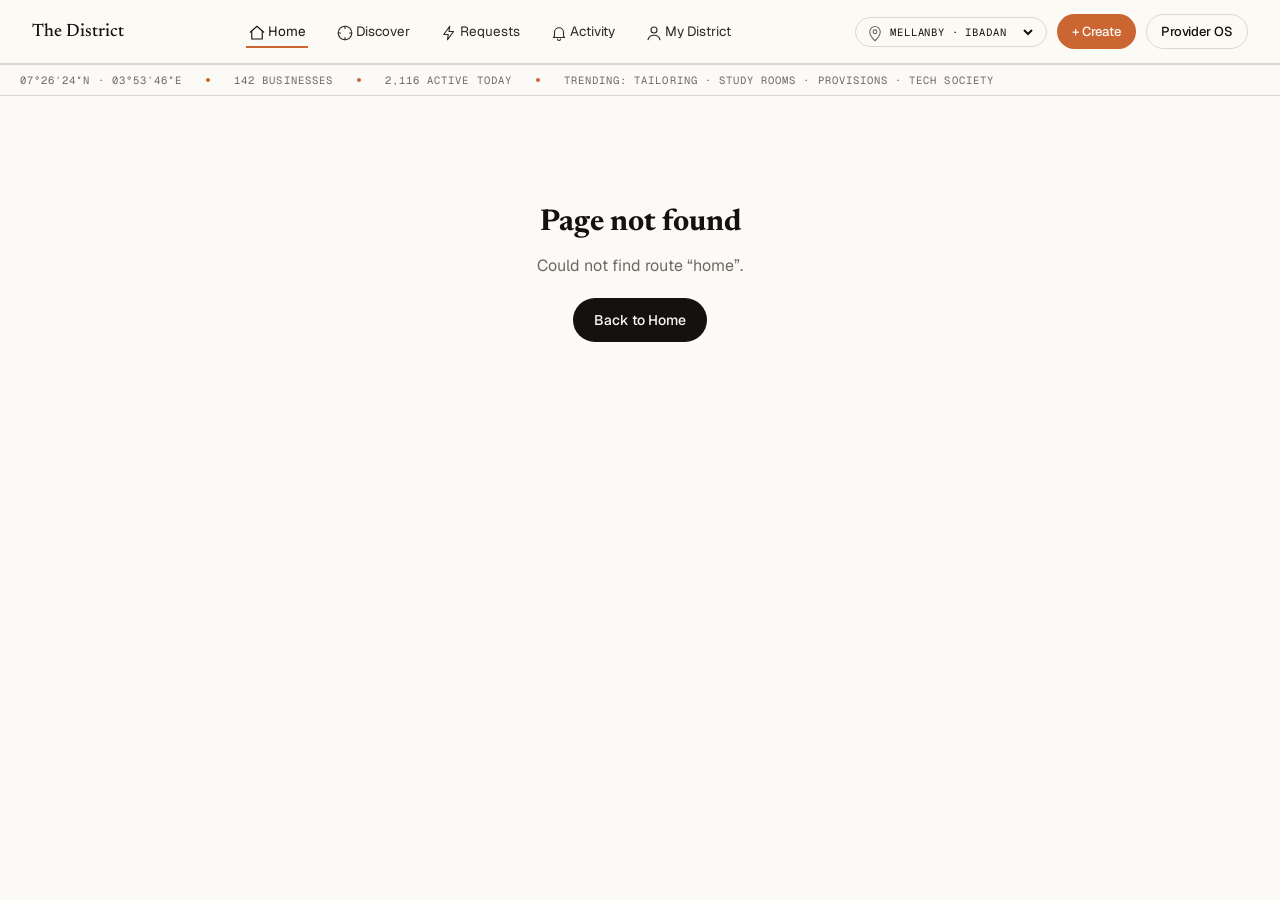
==== commit 29e05628: "feat: implement The District Mellanby MVP refactoring" ====
--- a/index.html
+++ b/index.html
@@ -35,6 +35,7 @@
 <script src="app/screens/checkout.js"></script>
 <script src="app/screens/verification.js"></script>
 <script src="app/screens/settings.js"></script>
+<script src="app/screens/requests.js"></script>
 <script src="app/screens/entity.js"></script>
 
 </body>
--- a/app/app.css
+++ b/app/app.css
@@ -552,3 +552,26 @@
 .map-pin-btn.pin-event circle.pin-dot { fill: var(--signal); }
 .map-pin-btn.pin-org circle.pin-dot { fill: oklch(0.52 0.16 300); }
 
+/* --- Authority System Badges --- */
+.badge-official { background: oklch(0.93 0.05 150); color: oklch(0.40 0.14 150); border: 1px solid oklch(0.82 0.08 150); font-family: var(--font-mono); font-size: 10px; font-weight: 500; padding: 3px 8px; border-radius: 999px; display: inline-flex; align-items: center; gap: 4px; }
+.badge-org { background: oklch(0.93 0.05 240); color: oklch(0.42 0.14 240); border: 1px solid oklch(0.82 0.08 240); font-family: var(--font-mono); font-size: 10px; font-weight: 500; padding: 3px 8px; border-radius: 999px; display: inline-flex; align-items: center; gap: 4px; }
+.badge-resident { background: var(--vellum); color: var(--ink-soft); border: 1px solid var(--fog); font-family: var(--font-mono); font-size: 10px; font-weight: 500; padding: 3px 8px; border-radius: 999px; display: inline-flex; align-items: center; gap: 4px; }
+.badge-business { background: var(--ember-soft); color: var(--ember-deep); border: 1px solid var(--ember-line); font-family: var(--font-mono); font-size: 10px; font-weight: 500; padding: 3px 8px; border-radius: 999px; display: inline-flex; align-items: center; gap: 4px; }
+
+/* --- Requests Cards --- */
+.request-card { border: 1px solid var(--fog); border-radius: var(--r-lg); background: var(--paper); padding: 18px; display: flex; flex-direction: column; gap: 10px; transition: border-color .16s, transform .16s; }
+.request-card:hover { border-color: var(--stone-soft); transform: translateY(-1px); }
+.request-head { display: flex; justify-content: space-between; align-items: flex-start; gap: 12px; }
+.request-cat { font-family: var(--font-mono); font-size: 10px; text-transform: uppercase; letter-spacing: .08em; color: var(--ember-deep); font-weight: 500; margin-bottom: 3px; }
+.request-title { font-family: var(--font-serif); font-size: 18px; margin: 0; }
+.request-stipend { font-family: var(--font-mono); font-size: 11px; font-weight: 600; color: var(--signal); background: var(--signal-soft); padding: 4px 10px; border-radius: 999px; white-space: nowrap; }
+.request-desc { color: var(--ink-soft); font-size: 13.5px; line-height: 1.5; margin: 2px 0 6px; }
+.request-footer { display: flex; justify-content: space-between; align-items: center; gap: 10px; border-top: 1px solid var(--fog); padding-top: 12px; flex-wrap: wrap; }
+.request-meta { display: flex; gap: 10px; font-family: var(--font-mono); font-size: 10.5px; color: var(--stone); }
+
+/* --- Distance Radius Selector --- */
+.radius-selector { display: inline-flex; gap: 4px; background: var(--vellum); border: 1px solid var(--fog); border-radius: 999px; padding: 3px; }
+.chip-radius { border: none; background: transparent; padding: 4px 10px; font-family: var(--font-mono); font-size: 10.5px; color: var(--stone); border-radius: 999px; cursor: pointer; }
+.chip-radius.active { background: var(--ink); color: var(--paper); font-weight: 500; }
+
+
